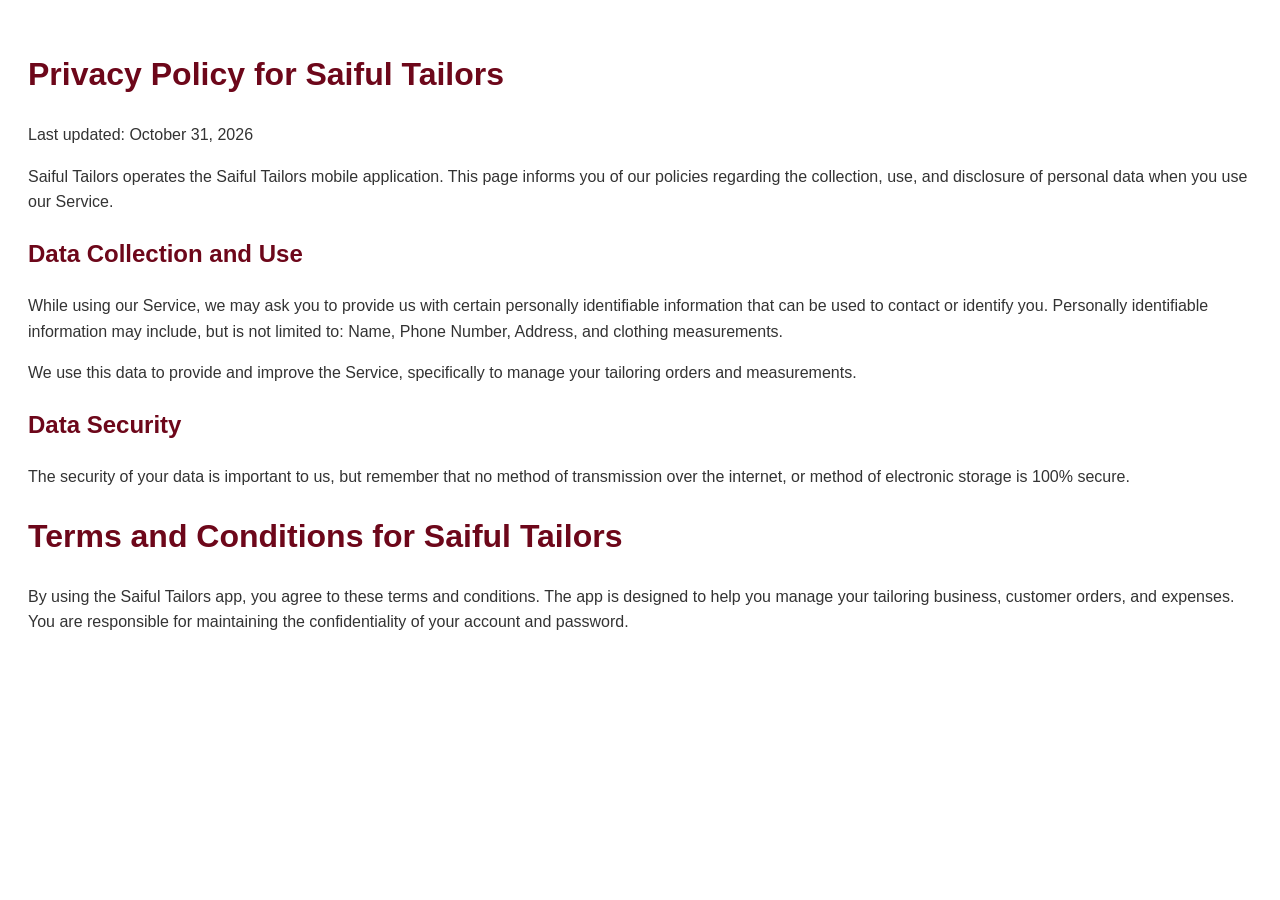
==== privacy.html @ ea1ad16b "Create privacy.html with policy and terms Added a privacy policy and terms and conditions for Saiful" ====
<!DOCTYPE html>
<html lang="en">
<head>
<meta charset="UTF-8">
<meta name="viewport" content="width=device-width, initial-scale=1.0">
<title>Privacy Policy & Terms</title>
<style>
body { font-family: sans-serif; line-height: 1.6; padding: 20px; color: #333; }
h1 { color: #6D071A; }
h2 { color: #6D071A; margin-top: 20px; }
p { margin-bottom: 15px; }
</style>
</head>
<body>

<h1>Privacy Policy for Saiful Tailors</h1>
<p>Last updated: October 31, 2026</p>
<p>Saiful Tailors operates the Saiful Tailors mobile application. This page informs you of our policies regarding the collection, use, and disclosure of personal data when you use our Service.</p>

<h2>Data Collection and Use</h2>
<p>While using our Service, we may ask you to provide us with certain personally identifiable information that can be used to contact or identify you. Personally identifiable information may include, but is not limited to: Name, Phone Number, Address, and clothing measurements.</p>
<p>We use this data to provide and improve the Service, specifically to manage your tailoring orders and measurements.</p>

<h2>Data Security</h2>
<p>The security of your data is important to us, but remember that no method of transmission over the internet, or method of electronic storage is 100% secure.</p>

<h1>Terms and Conditions for Saiful Tailors</h1>
<p>By using the Saiful Tailors app, you agree to these terms and conditions. The app is designed to help you manage your tailoring business, customer orders, and expenses. You are responsible for maintaining the confidentiality of your account and password.</p>

</body>
</html>
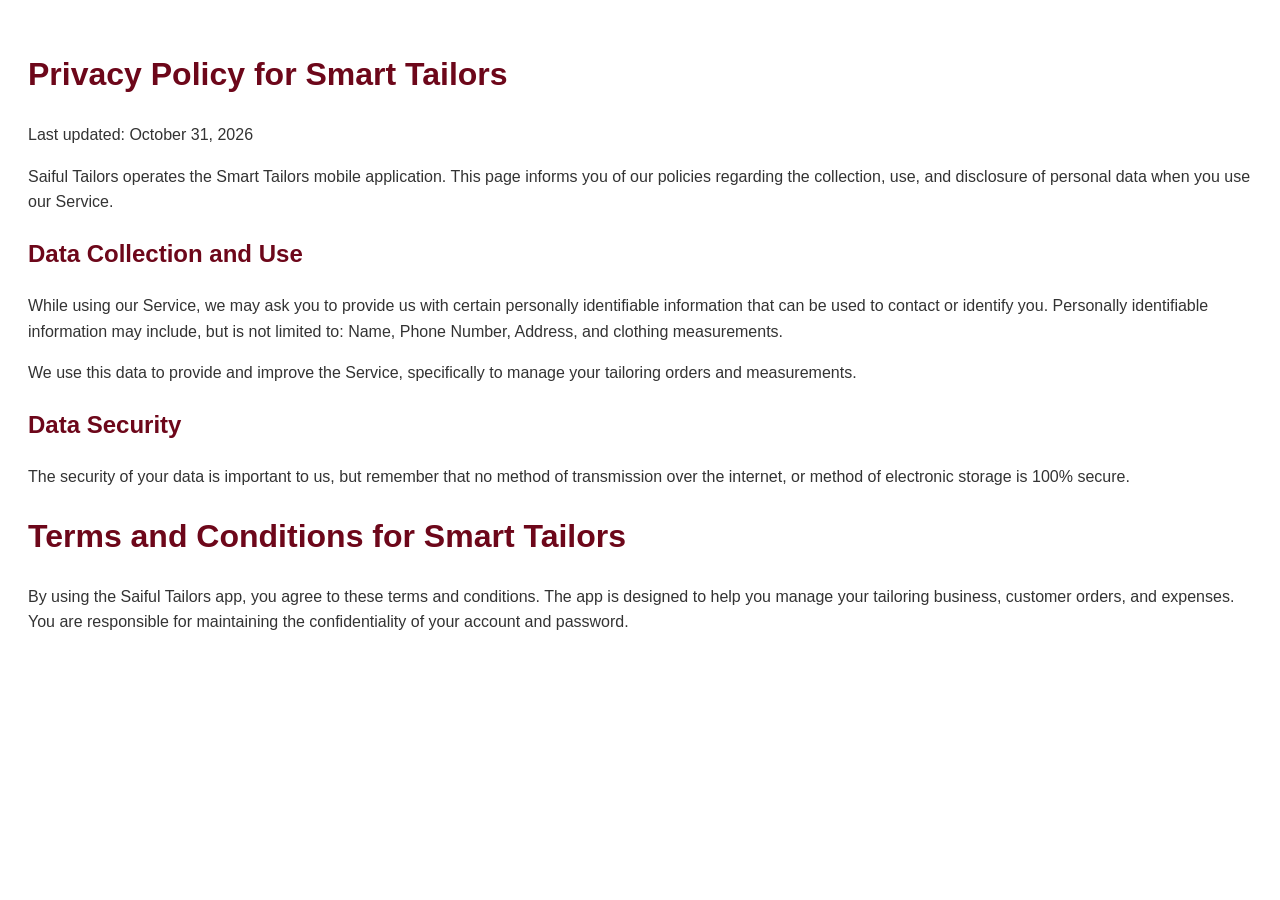
==== commit 1c32d69a: "Update privacy policy and terms for Smart Tailors" ====
--- a/privacy.html
+++ b/privacy.html
@@ -13,9 +13,9 @@
 </head>
 <body>
 
-<h1>Privacy Policy for Saiful Tailors</h1>
+<h1>Privacy Policy for Smart Tailors</h1>
 <p>Last updated: October 31, 2026</p>
-<p>Saiful Tailors operates the Saiful Tailors mobile application. This page informs you of our policies regarding the collection, use, and disclosure of personal data when you use our Service.</p>
+<p>Saiful Tailors operates the Smart Tailors mobile application. This page informs you of our policies regarding the collection, use, and disclosure of personal data when you use our Service.</p>
 
 <h2>Data Collection and Use</h2>
 <p>While using our Service, we may ask you to provide us with certain personally identifiable information that can be used to contact or identify you. Personally identifiable information may include, but is not limited to: Name, Phone Number, Address, and clothing measurements.</p>
@@ -24,7 +24,7 @@
 <h2>Data Security</h2>
 <p>The security of your data is important to us, but remember that no method of transmission over the internet, or method of electronic storage is 100% secure.</p>
 
-<h1>Terms and Conditions for Saiful Tailors</h1>
+<h1>Terms and Conditions for Smart Tailors</h1>
 <p>By using the Saiful Tailors app, you agree to these terms and conditions. The app is designed to help you manage your tailoring business, customer orders, and expenses. You are responsible for maintaining the confidentiality of your account and password.</p>
 
 </body>
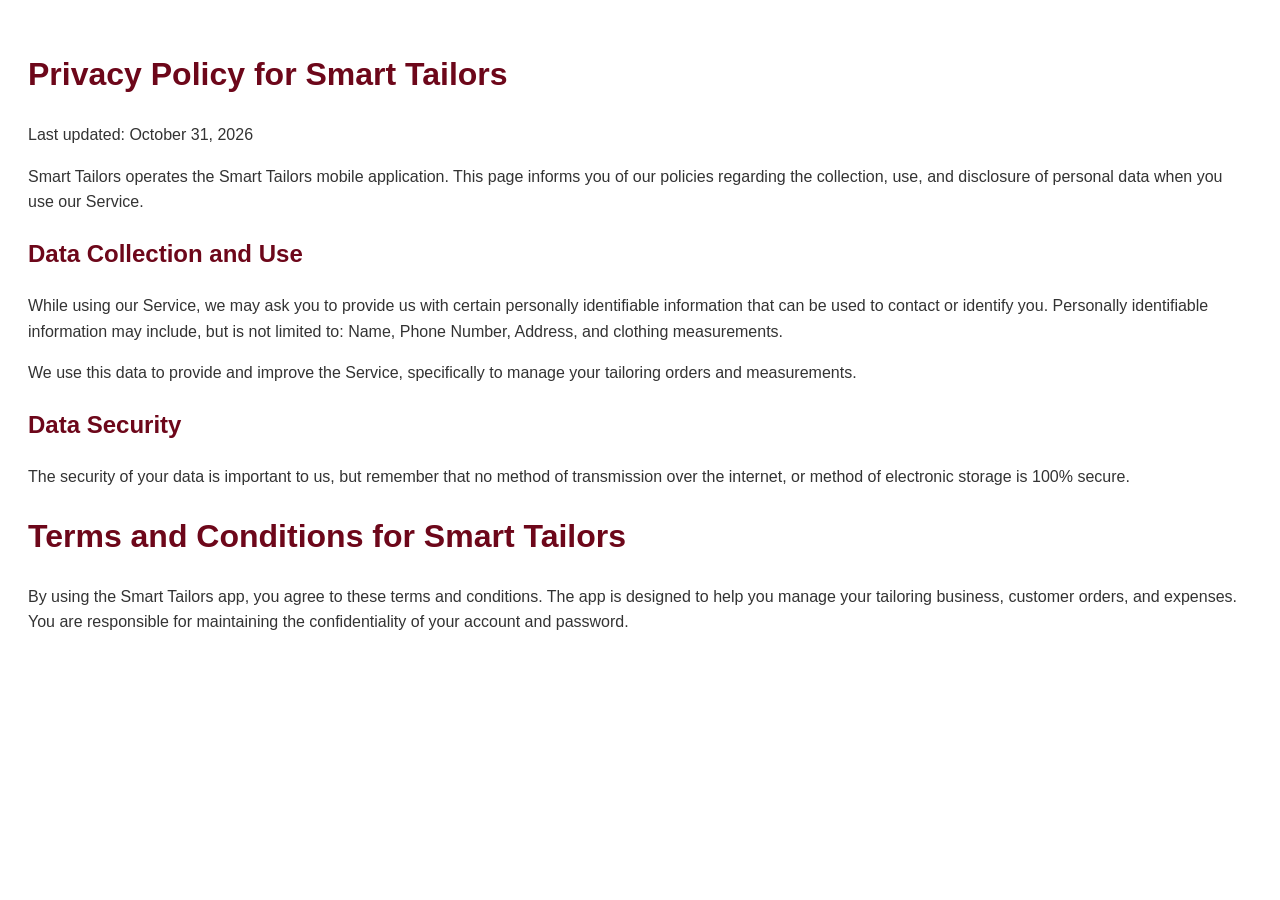
==== commit 3606a68b: "Update branding from Saiful Tailors to Smart Tailors" ====
--- a/privacy.html
+++ b/privacy.html
@@ -3,7 +3,7 @@
 <head>
 <meta charset="UTF-8">
 <meta name="viewport" content="width=device-width, initial-scale=1.0">
-<title>Privacy Policy & Terms</title>
+<title>Privacy Policy & Terms - Smart Tailors</title>
 <style>
 body { font-family: sans-serif; line-height: 1.6; padding: 20px; color: #333; }
 h1 { color: #6D071A; }
@@ -15,7 +15,7 @@
 
 <h1>Privacy Policy for Smart Tailors</h1>
 <p>Last updated: October 31, 2026</p>
-<p>Saiful Tailors operates the Smart Tailors mobile application. This page informs you of our policies regarding the collection, use, and disclosure of personal data when you use our Service.</p>
+<p>Smart Tailors operates the Smart Tailors mobile application. This page informs you of our policies regarding the collection, use, and disclosure of personal data when you use our Service.</p>
 
 <h2>Data Collection and Use</h2>
 <p>While using our Service, we may ask you to provide us with certain personally identifiable information that can be used to contact or identify you. Personally identifiable information may include, but is not limited to: Name, Phone Number, Address, and clothing measurements.</p>
@@ -25,7 +25,7 @@
 <p>The security of your data is important to us, but remember that no method of transmission over the internet, or method of electronic storage is 100% secure.</p>
 
 <h1>Terms and Conditions for Smart Tailors</h1>
-<p>By using the Saiful Tailors app, you agree to these terms and conditions. The app is designed to help you manage your tailoring business, customer orders, and expenses. You are responsible for maintaining the confidentiality of your account and password.</p>
+<p>By using the Smart Tailors app, you agree to these terms and conditions. The app is designed to help you manage your tailoring business, customer orders, and expenses. You are responsible for maintaining the confidentiality of your account and password.</p>
 
 </body>
 </html>
